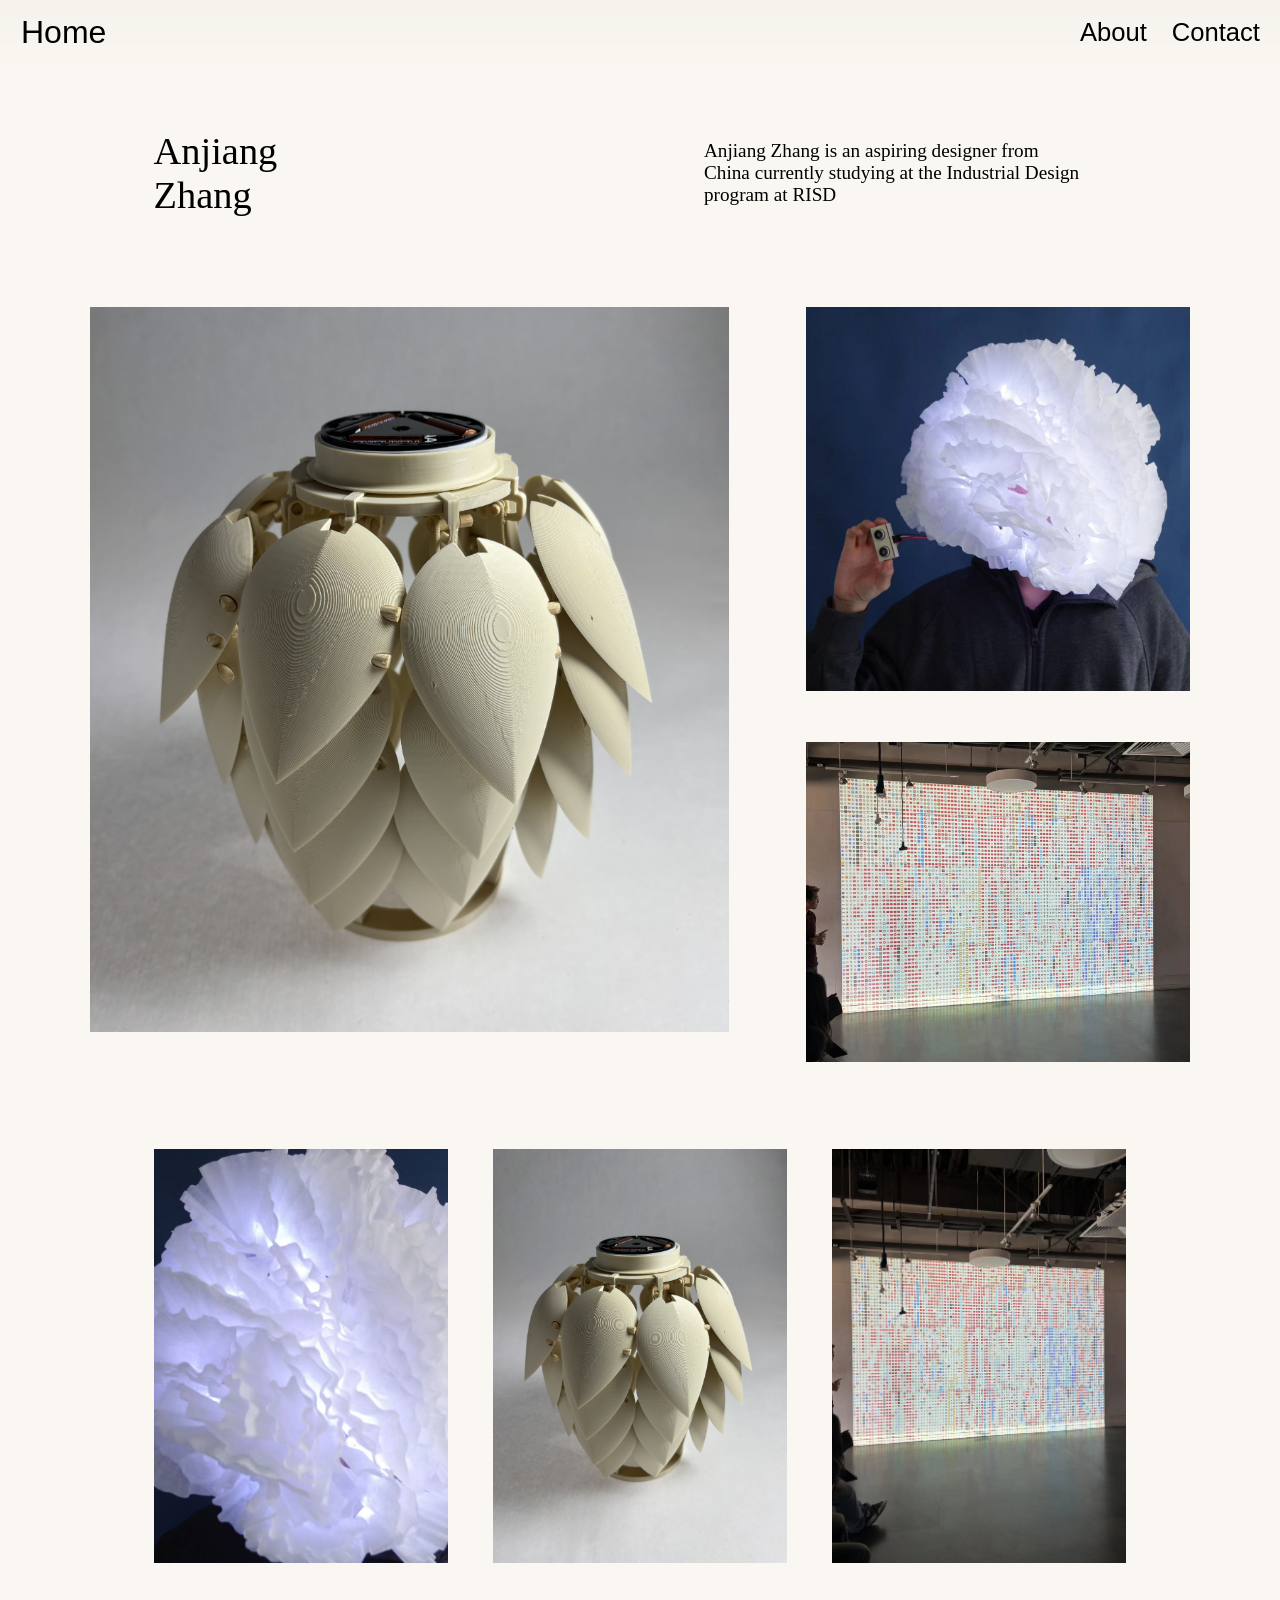
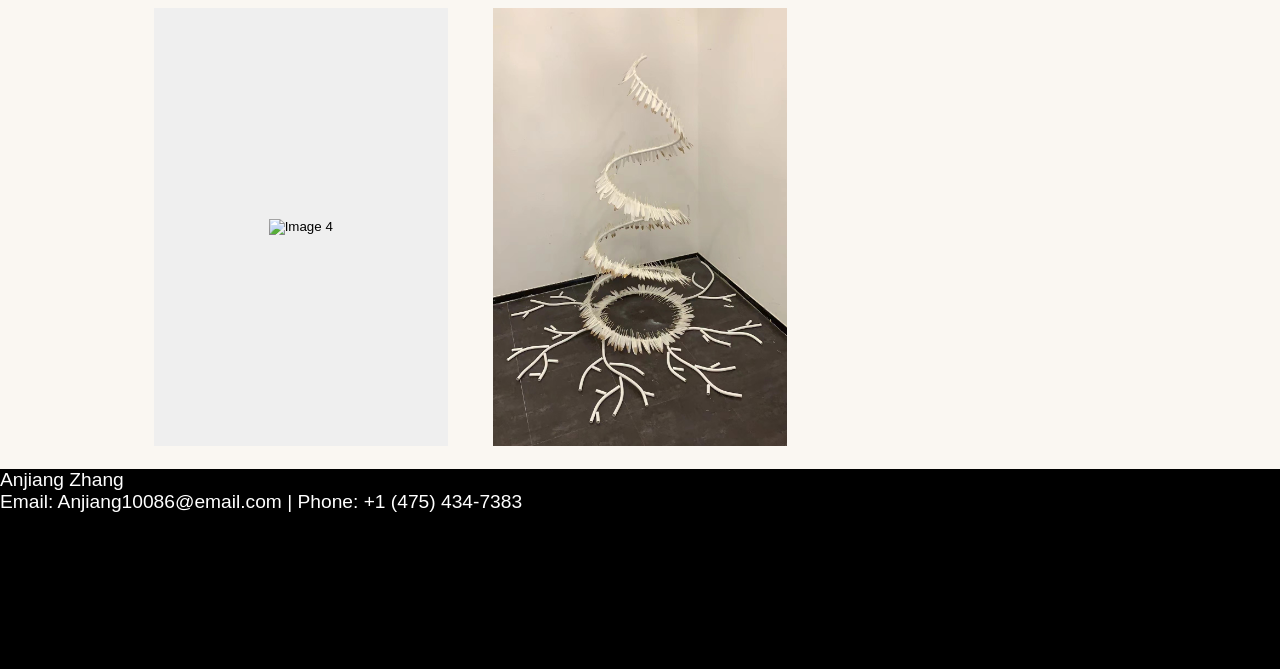
==== index.html @ 70a4d4b6 "1" ====
<!DOCTYPE html>
<html lang="en">
  <head>
    <script src="https://cdn.jsdelivr.net/npm/p5@1.11.8/lib/p5.js"></script>
    <script src="https://cdn.jsdelivr.net/npm/p5@1.11.8/lib/addons/p5.sound.min.js"></script>
    <link rel="stylesheet" type="text/css" href="style.css">
    <meta charset="utf-8" />

    <style>


body {
  background-color: #faf7f2;
}

      * {
        margin: 0;
        padding: 0;
      }

      header {
  position: sticky;
  top: 0;
  height: 5vw;                 /* controls header size */
  display: flex;
  align-items: center;         /* vertical centering */
  justify-content: center;     /* center name */
  z-index: 10;


background: linear-gradient(
    to bottom,
    rgba(244, 241, 236, 0.85) 0%,
    rgba(244, 241, 236, 0.411) 50%,
    rgba(244, 241, 236, 0) 100%
  );
}


      header .header-buttons {
        position: absolute;
        right: 10px; 
        top: 50%; 
        transform: translateY(-50%);
        
      }

  
      header button {
        padding: 5px 10px;
        background-color: transparent;
        color: rgb(0, 0, 0);
        border: none;
        font-size: 2vw;
        cursor: pointer;
        border-radius: 3px;
        margin-left: 1px;
        
      }

      /* Home Button */
      header .home-button {
        position: absolute;
        left: 0vw; 
        top: 50%; 
        transform: translateY(-50%);
        font-size: 2.5vw;
        background-color: transparent;
        color: rgb(0, 0, 0);
        border: none;
        cursor: pointer;
        padding: 5px 20px;
        
      }

      .content > div {
        height: 50px;
      }

      .grid-container {
        display: grid;
        grid-template-columns: repeat(3, 1fr);
        gap: 45px;
        padding: 23px 12vw;

        margin-top: 5vw;
      }

      .imgbox {
        position: relative;
        text-align: center;
        overflow: hidden;
        cursor: pointer;
        border: none;

         /* animation start state */
    opacity: 0;
    transform: translateY(40px);
    transition: opacity 0.8s ease, transform 0.8s ease;
        
      }


.imgbox.show {
  opacity: 1;
  transform: translateY(0);
}





      .imgboxnobutton {
  position: relative;
  text-align: center;

  margin-top: 8.5vw;     /* CHANGE THIS FOR THE TOP INTRO */

  margin-bottom: 19vw;
}


      .center-fit {
        width: 100%;
        height: 100%;
        object-fit: cover;
        transition: filter 0.5s ease;
      }

      .centered {
        position: absolute;
        top: 50%;
        left: 50%;
        transform: translate(-50%, -50%);
        font-size: 3vw;
        color: white;
        visibility: hidden;
        opacity: 0;
        transition: opacity 0.5s ease;
      }

      

      .left-fit {
        width: 100%;
        height: 100%;
        object-fit: contain;
        font-size: 3vw;
        margin-top: 20px;
      }

      .button {
        position: absolute;
        bottom: 20px;
        left: 50%;
        transform: translateX(-50%);
        padding: 10px 20px;
        background-color: rgba(255, 255, 255, 0.7);
        color: black;
        border: none;
        font-size: 16px;
        cursor: pointer;
        border-radius: 5px;
        opacity: 0;
        visibility: hidden;
        transition: opacity 0.5s ease;
      }

      .imgbox:hover .center-fit {
        filter: brightness(50%);
      }

      .imgbox:hover .centered {
        visibility: visible;
        opacity: 1;
      }

      .imgbox:hover .button {
        visibility: visible;
        opacity: 1;
      }

      .flex-container {
        display: flex;
        flex-wrap: wrap;
        font-size: 10px;
        text-align: center;
      }

      .titleoffright {
        position: absolute;
        top: 30%;
        left: 75%;
        transform: translate(-50%, -50%);
        font-size: 10.5vw;
      }

       .titleoffright2 {
        position: absolute;
        top: 48%;
        left: 17%;
        transform: translate(-50%, -50%);
        font-size: 3vw;
        width: 10%;
         text-align: left;
      }
      

      .headingleft {
        position: absolute;
        top: 90%;
        left: 25%;
        transform: translate(-50%, -50%);
        font-size: 6vw;
      }

          .titlesmall {
        position: absolute;
        top: 60%;
        left: 75%;
        transform: translate(-50%, -50%);
        font-size: 3.5vw;
      }

       .upperbodytext {
        position: absolute;
        top:50%;
        left: 70%;
        transform: translate(-50%, -50%);
        font-size: 1.5vw;
         width: 30%;
            text-align: left;
      }


.mid-links {
  display: grid;
  grid-template-columns: 52vw 30vw;
  grid-template-rows: 30vw 25vw;
  gap: 4vw;
  justify-content: center;
  margin: 0.5vw 0;
  
  
}

.mid-imgbox {
  border: none;
  background: none;
  cursor: pointer;
  overflow: hidden;
  padding: 0;
}

.mid-imgbox img {
  width: 100%;
  height: 100%;
  object-fit: cover;
  transition: transform 0.4s ease;
}

.mid-imgbox:hover img {
  transform: scale(1.08);
}

/* Explicit placement */
.large {
  grid-column: 1;
  grid-row: 1 / span 2;
 
}

.top {
  grid-column: 2;
  grid-row: 1;
}

.bottom {
  grid-column: 2;
  grid-row: 2;
}

.large {
  width: 96%;
  height: 96%;
}



.small {
  width: 100%;
  height: 100%;
}



    </style>
  </head>




  <body>
    <main>
      <header>
        <button class="home-button" onclick="window.location.href='../firstpage/index.html';">Home</button>
        <p style="color:white; font-size: 3.5vw;">  </p>
        <div class="header-buttons">
          
          <button onclick="window.location.href='../aboutpage/index.html';">About</button>
          <button onclick="window.location.href='../contactpage/index.html';">Contact</button>
        </div>
      </header>

 </div> <!-- top image + title -->

      <!-- <div class="flex-container">
        <div class="left-fit">
          <p style="font-family:verdana">Featured Works Catalogue</p>
        </div>
      </div> <!- middle project heading -->

      


      
<!-- <div class="carousel">
  <button class="carousel-button prev">&#10094;</button>

  <div class="carousel-track-wrapper">
    <div class="carousel-track">
      <img src="background1.jpg" alt="Image 1" />
      <img src="background2.jpg" alt="Image 2" />
      <img src="background3.jpg" alt="Image 3" />
      <img src="background4.jpg" alt="Image 4" />
    </div>
  </div>

  <button class="carousel-button next">&#10095;</button>
</div> -->

  <div class="imgboxnobutton">
        
        <div class="titleoffright2">
          <p style="font-family:verdana">Anjiang Zhang</p>
        </div>
        
        
        <div class="upperbodytext">
          <p style="font-family:verdana"></p>
           <p style="font-family:verdana"> Anjiang Zhang is an aspiring designer from China currently studying at the Industrial Design program at RISD </p>
        </div>
        
        
      </div> <!-- top image + title -->



<div class="mid-links">
  <button class="mid-imgbox large" onclick="window.location.href='../projectpage3/index.html';">
    <img src="background3.jpg" alt="Large Link">
  </button>

  <button class="mid-imgbox small top" onclick="window.location.href='../projectpage1/index.html';">
    <img src="img1.jpg" alt="Small Link 1">
  </button>

  <button class="mid-imgbox small bottom" onclick="window.location.href='../projectpage2/index.html';">
    <img src="background2.jpg" alt="Small Link 2">
  </button>
</div>


     

      <div class="grid-container">
        <!-- <button class="imgbox" onclick="window.location.href='../projectpage1/index.html';">
  <img class="center-fit" src="background1.jpg" alt="Image 1">
  <div class="centered">
    <p style="font-family:verdana; margin: 0;">Brain Coral Interface</p>
    <p style="font-family:verdana; font-size: 1.3vw; margin: 2;">Wearable Piece</p>
  </div>
</button> -->

<!-- <button class="imgbox" onclick="window.location.href='../projectpage3/index.html';">
          <img class="center-fit" src="background3.jpg" alt="Image 3">
          <div class="centered">
            <p style="font-family:verdana">Cornifer Lamp</p>
            <p style="font-family:verdana; font-size: 1.3vw; margin: 2;">Lamp Project</p>
          </div>
        </button> -->

          <button class="imgbox" onclick="window.location.href='../projectpage4/index.html';">
          <img class="center-fit" src="background1.jpg" alt="Image 4">
          <div class="centered">
            <p style="font-family:verdana">Brain Coral Interface</p>
            <p style="font-family:verdana; font-size: 1.3vw; margin: 2;"></p>
          </div>
        </button>

          <button class="imgbox" onclick="window.location.href='../projectpage4/index.html';">
          <img class="center-fit" src="background3.jpg" alt="Image 4">
          <div class="centered">
            <p style="font-family:verdana">Cornifer Lamp</p>
            <p style="font-family:verdana; font-size: 1.3vw; margin: 2;"></p>
          </div>
        </button>

        <button class="imgbox" onclick="window.location.href='../projectpage4/index.html';">
          <img class="center-fit" src="background2.jpg" alt="Image 4">
          <div class="centered">
            <p style="font-family:verdana">Browser History Visualiser</p>
            <p style="font-family:verdana; font-size: 1.3vw; margin: 2;"></p>
          </div>
        </button>

         <button class="imgbox" onclick="window.location.href='../projectpage4/index.html';">
          <img class="center-fit" src="background4.jpg" alt="Image 4">
          <div class="centered">
            <p style="font-family:verdana">Ultimate IKEA Elephant Chair</p>
            <p style="font-family:verdana; font-size: 1.3vw; margin: 2;">Chair Concept</p>
          </div>
        </button>

        <button class="imgbox" onclick="window.location.href='../projectpage5/index.html';">
          <img class="center-fit" src="background5.jpg" alt="Image 5">
          <div class="centered">
            <p style="font-family:verdana">Falcon in the Storm</p>
            <p style="font-family:verdana; font-size: 1.3vw; margin: 2;">Sculpture</p>
          </div>
        </button> 

        

       
      </div>



<!-- black footer below!-->
      
<div class="black-footer">
    <p class="footer-text">
    Anjiang Zhang
 
    <p class="footer-text">Email: Anjiang10086@email.com | Phone: +1 (475) 434-7383</p> </a>
</div> <!-- black footer -->


    </main>
    <script>
  


// const track = document.querySelector(".carousel-track");
// const slides = Array.from(track.children);
// const nextButton = document.querySelector(".carousel-button.next");
// const prevButton = document.querySelector(".carousel-button.prev");

// let index = 0;
// const slideWidth = slides[0].getBoundingClientRect().width;

// function updateSlide() {
//   track.style.transform = `translateX(-${index * slideWidth}px)`;
// }

// nextButton.addEventListener("click", () => {
//   index++;
//   if (index >= slides.length) index = 0;   // loop
//   updateSlide();
// });

// prevButton.addEventListener("click", () => {
//   index--;
//   if (index < 0) index = slides.length - 1;
//   updateSlide();
// });



// opacity img
 

const boxes = document.querySelectorAll(".imgbox");

const observer = new IntersectionObserver((entries) => {
  entries.forEach(entry => {
    if (entry.isIntersecting) {
      entry.target.classList.add("show");
    }
  });
}, {
  threshold: 0.2
});

boxes.forEach(box => {
  observer.observe(box);
});



</script>

</body>
</html>
---- style.css ----
.centered p + p {
  margin-top: 0.5vw;
}

.black-footer {
  width: 100%;
  height: 200px;
  background-color: black;
  position: relative; 
  bottom: 0;
}

.footer-text {
  color: white;
  font-size: 1.5vw;        /* Responsive text size */
  font-family: Verdana, sans-serif;
}

.carousel {
    position: relative;
    width: 1200px; /* smaller width */
    height: 750px; /* smaller height */
    margin: 40px auto; /* center on page */
    overflow: visible;
    display: flex;
    align-items: center;
  }

  .carousel-track-wrapper {
    overflow: hidden;
    width: 100%;
    height: 100%;
  }

  .carousel-track {
    display: flex;
    transition: transform 0.5s ease;
    height: 100%;
  }

  .carousel-track img {
    width: 1200px; /*  carousel width */
    height: 750px; /*  carousel height */
    object-fit: cover; /* fill frame */
    flex-shrink: 0;
  }

  .carousel-button {
    position: absolute;
    background: rgba(0,0,0,0.5);
    border: none;
    color: white;
    font-size: 2rem;
    cursor: pointer;
    z-index: 2;
    width: 50px;
    height: 50px;
    border-radius: 50%;
  }

  .carousel-button.prev {
    left: -70px;
  }

  .carousel-button.next {
    right: -70px;
  }
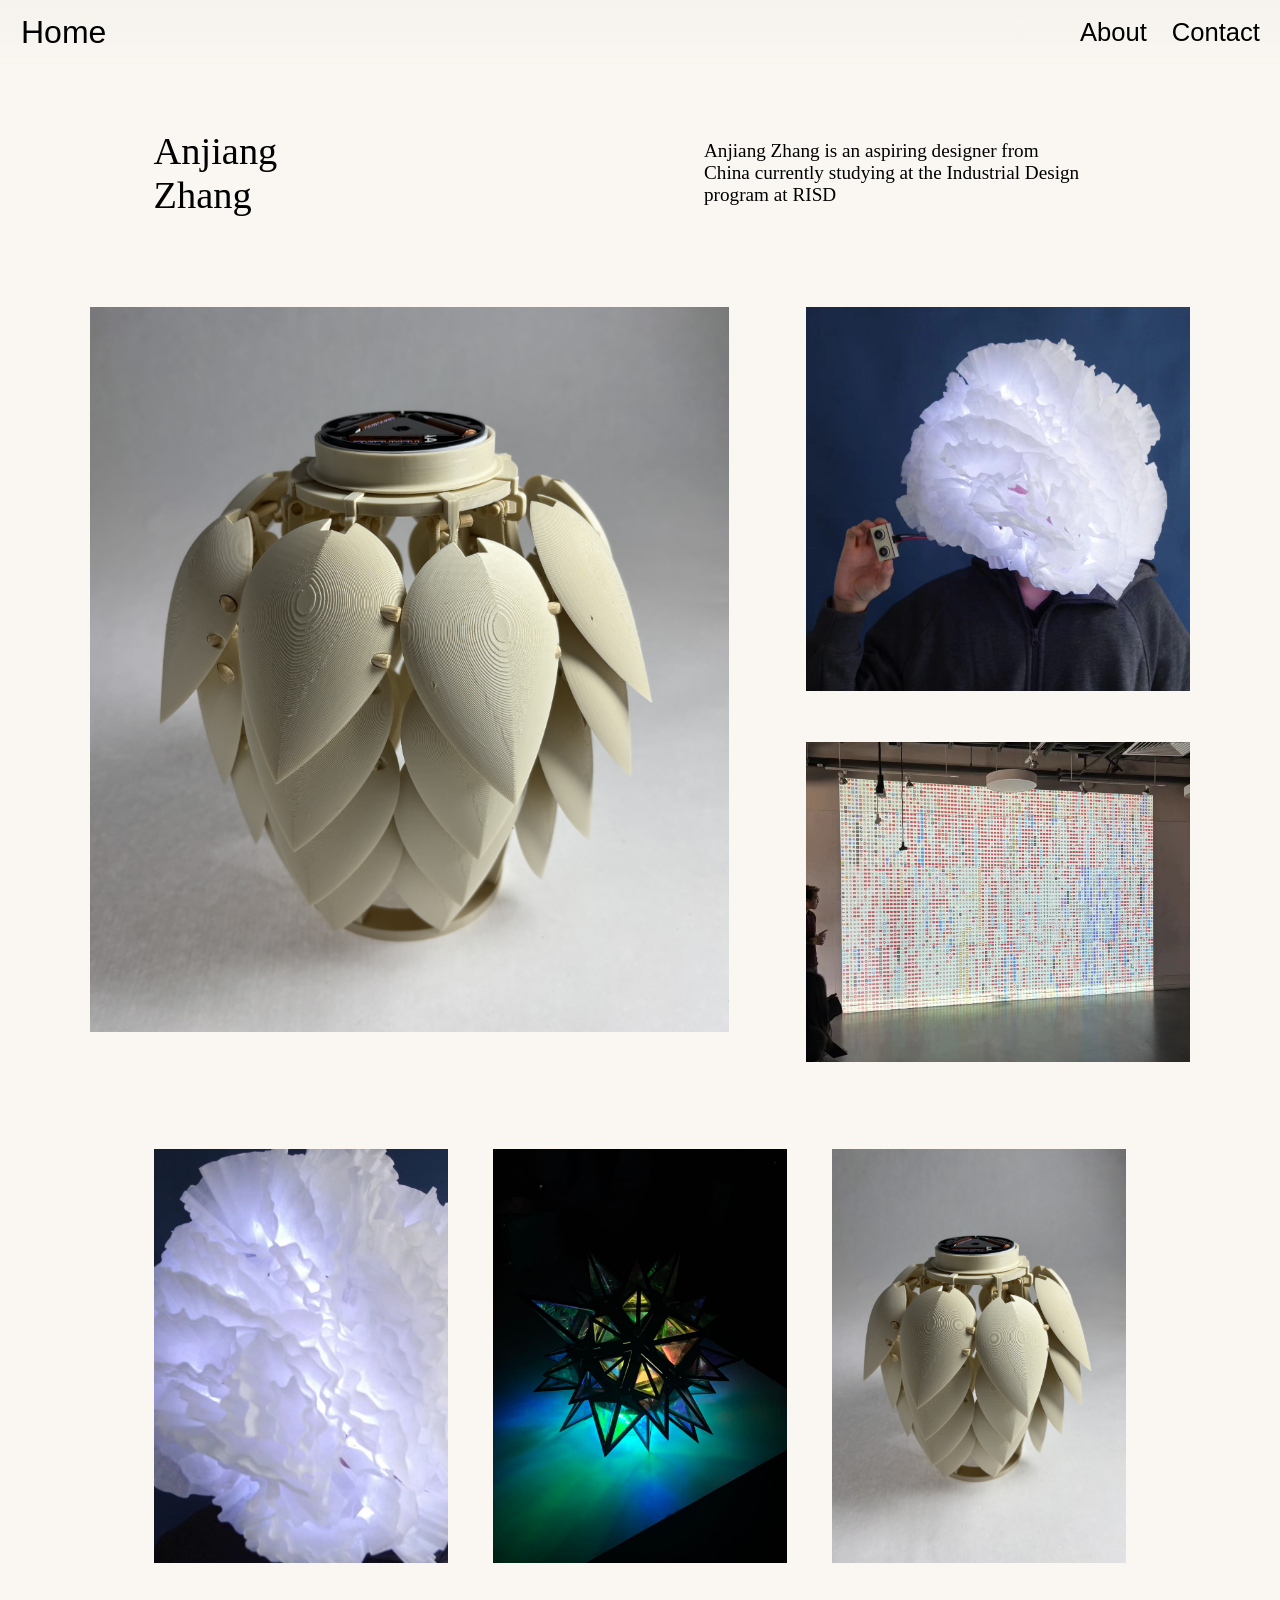
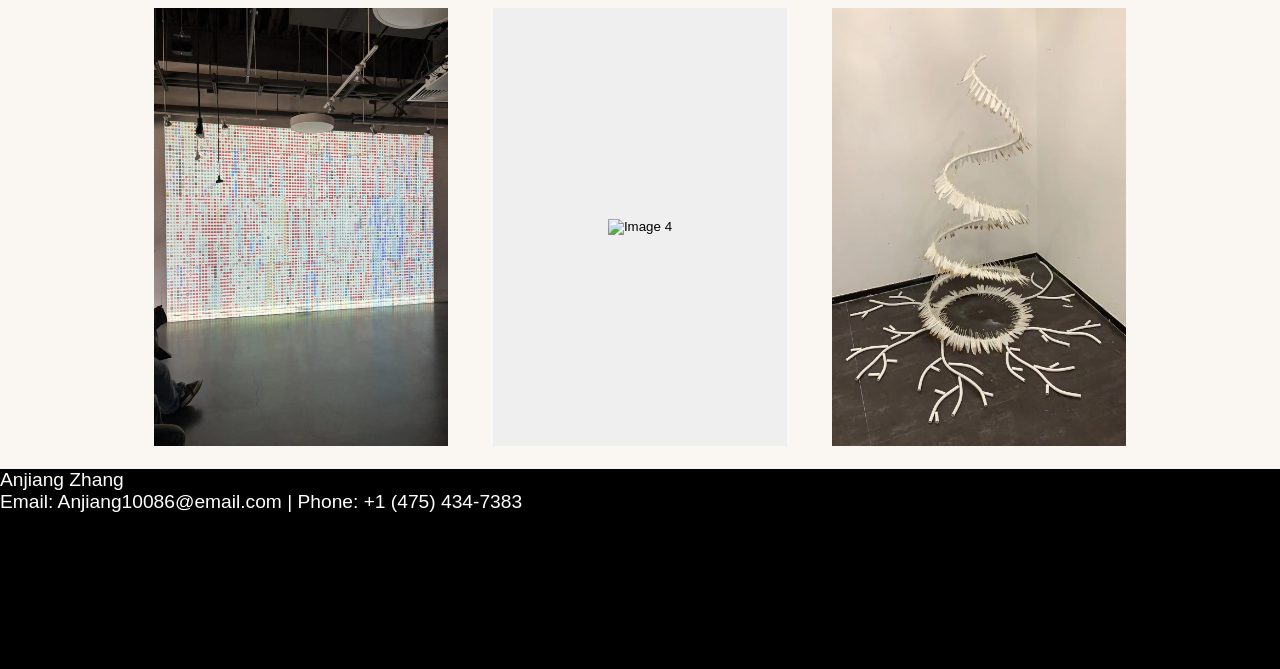
==== commit 4ea15538: "additional pages" ====
--- a/index.html
+++ b/index.html
@@ -303,12 +303,12 @@
   <body>
     <main>
       <header>
-        <button class="home-button" onclick="window.location.href='../firstpage/index.html';">Home</button>
+        <button class="home-button" onclick="window.location.href='../Portfolio_3.0/firstpage/index.html';">Home</button>
         <p style="color:white; font-size: 3.5vw;">  </p>
         <div class="header-buttons">
           
-          <button onclick="window.location.href='../aboutpage/index.html';">About</button>
-          <button onclick="window.location.href='../contactpage/index.html';">Contact</button>
+          <button onclick="window.location.href='../Portfolio_3.0/aboutpage/index.html';">About</button>
+          <button onclick="window.location.href='../Portfolio_3.0/contactpage/index.html';">Contact </button>
         </div>
       </header>
 
@@ -357,15 +357,15 @@
 
 
 <div class="mid-links">
-  <button class="mid-imgbox large" onclick="window.location.href='../projectpage3/index.html';">
+  <button class="mid-imgbox large" onclick="window.location.href='../Portfolio_3.0/projectpage3/index.html';">
     <img src="background3.jpg" alt="Large Link">
   </button>
 
-  <button class="mid-imgbox small top" onclick="window.location.href='../projectpage1/index.html';">
+  <button class="mid-imgbox small top" onclick="window.location.href='../Portfolio_3.0/projectpage1/index.html';">
     <img src="img1.jpg" alt="Small Link 1">
   </button>
 
-  <button class="mid-imgbox small bottom" onclick="window.location.href='../projectpage2/index.html';">
+  <button class="mid-imgbox small bottom" onclick="window.location.href='../Portfolio_3.0/projectpage2/index.html';">
     <img src="background2.jpg" alt="Small Link 2">
   </button>
 </div>
@@ -390,7 +390,7 @@
           </div>
         </button> -->
 
-          <button class="imgbox" onclick="window.location.href='../projectpage4/index.html';">
+          <button class="imgbox" onclick="window.location.href='../Portfolio_3.0/projectpage1/index.html';">
           <img class="center-fit" src="background1.jpg" alt="Image 4">
           <div class="centered">
             <p style="font-family:verdana">Brain Coral Interface</p>
@@ -398,7 +398,16 @@
           </div>
         </button>
 
-          <button class="imgbox" onclick="window.location.href='../projectpage4/index.html';">
+  <button class="imgbox" onclick="window.location.href='../Portfolio_3.0/projectpage6/index.html';">
+          <img class="center-fit" src="background6.jpg" alt="Image 4">
+          <div class="centered">
+            <p style="font-family:verdana">Polyfinity Lamp</p>
+            <p style="font-family:verdana; font-size: 1.3vw; margin: 2;"></p>
+          </div>
+        </button>
+
+
+          <button class="imgbox" onclick="window.location.href='../Portfolio_3.0/projectpage3/index.html';">
           <img class="center-fit" src="background3.jpg" alt="Image 4">
           <div class="centered">
             <p style="font-family:verdana">Cornifer Lamp</p>
@@ -406,15 +415,15 @@
           </div>
         </button>
 
-        <button class="imgbox" onclick="window.location.href='../projectpage4/index.html';">
+        <button class="imgbox" onclick="window.location.href='../Portfolio_3.0/projectpage2/index.html';">
           <img class="center-fit" src="background2.jpg" alt="Image 4">
           <div class="centered">
             <p style="font-family:verdana">Browser History Visualiser</p>
-            <p style="font-family:verdana; font-size: 1.3vw; margin: 2;"></p>
+            <p style="font-family:verdana; font-size: 1.3vw; margin: 2;">Webapp</p>
           </div>
         </button>
 
-         <button class="imgbox" onclick="window.location.href='../projectpage4/index.html';">
+         <button class="imgbox" onclick="window.location.href='../Portfolio_3.0/projectpage4/index.html';">
           <img class="center-fit" src="background4.jpg" alt="Image 4">
           <div class="centered">
             <p style="font-family:verdana">Ultimate IKEA Elephant Chair</p>
@@ -422,7 +431,7 @@
           </div>
         </button>
 
-        <button class="imgbox" onclick="window.location.href='../projectpage5/index.html';">
+        <button class="imgbox" onclick="window.location.href='../Portfolio_3.0/projectpage5/index.html';">
           <img class="center-fit" src="background5.jpg" alt="Image 5">
           <div class="centered">
             <p style="font-family:verdana">Falcon in the Storm</p>
